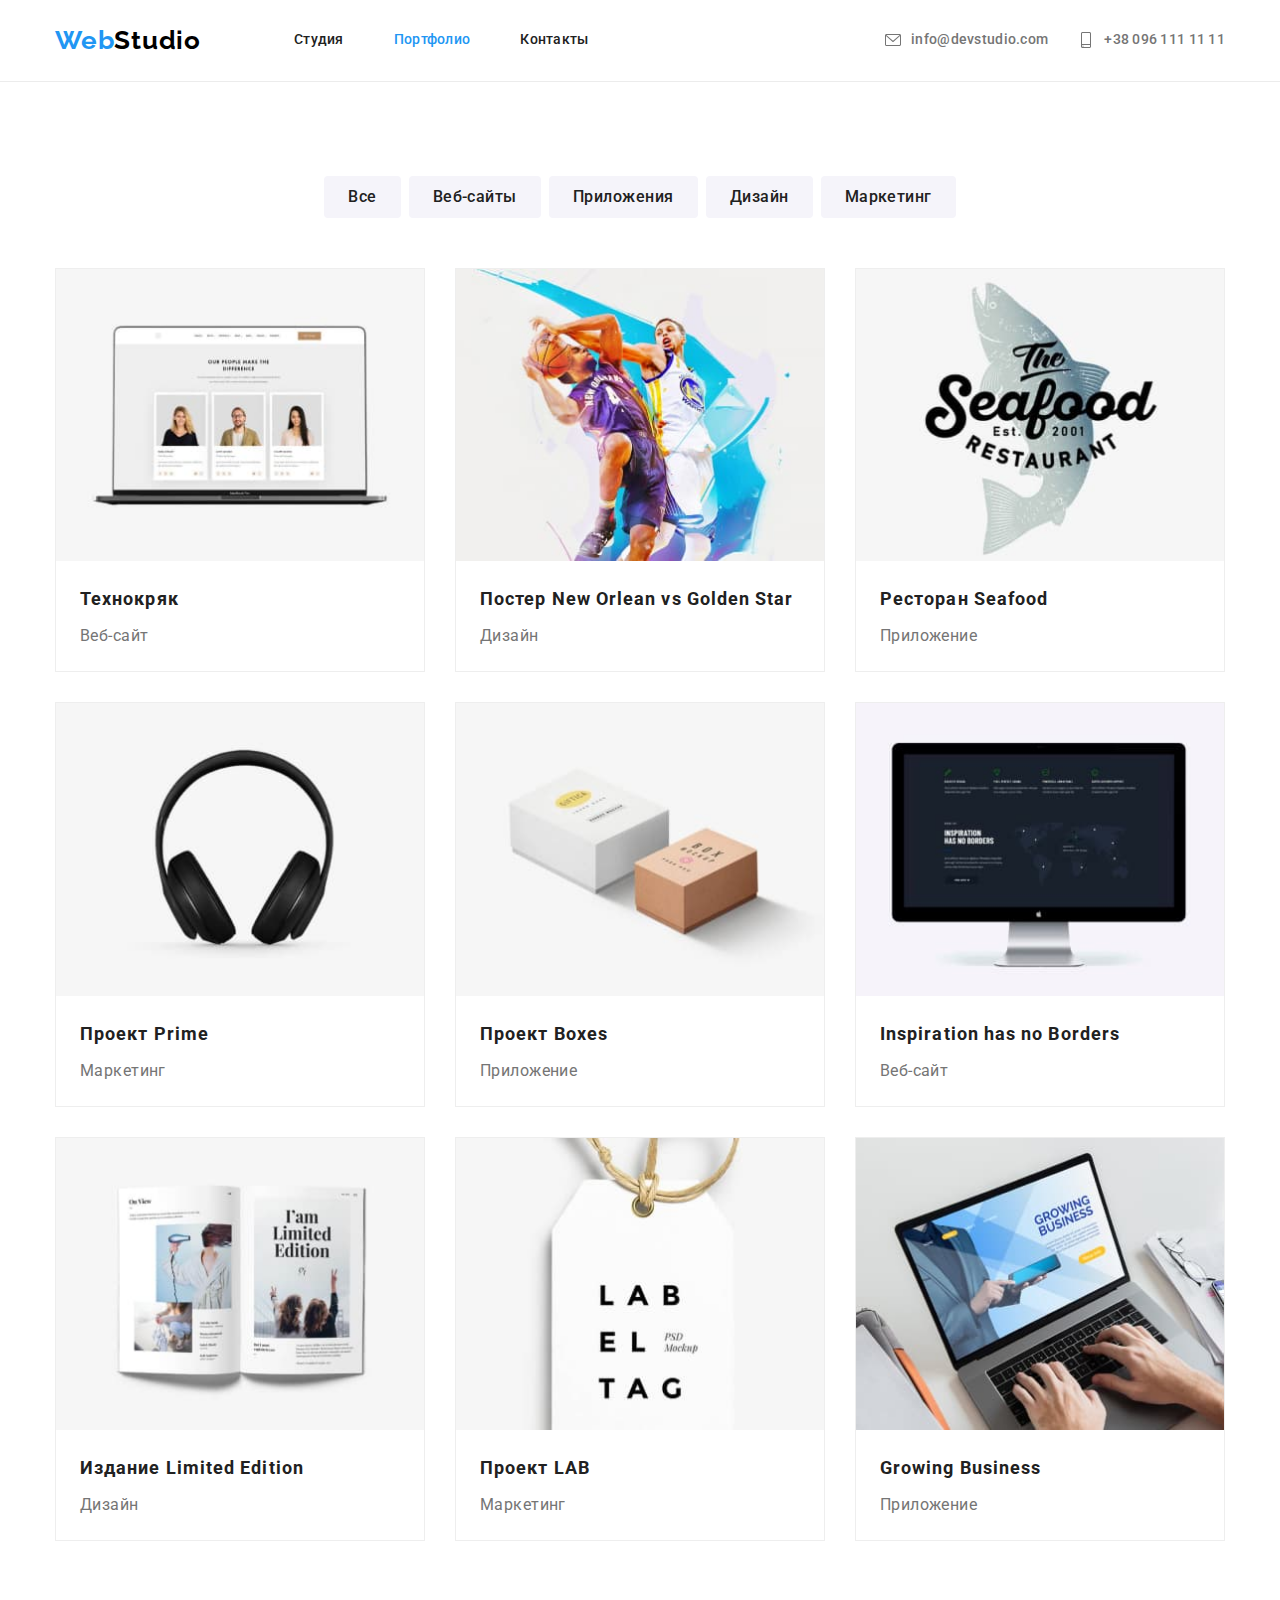
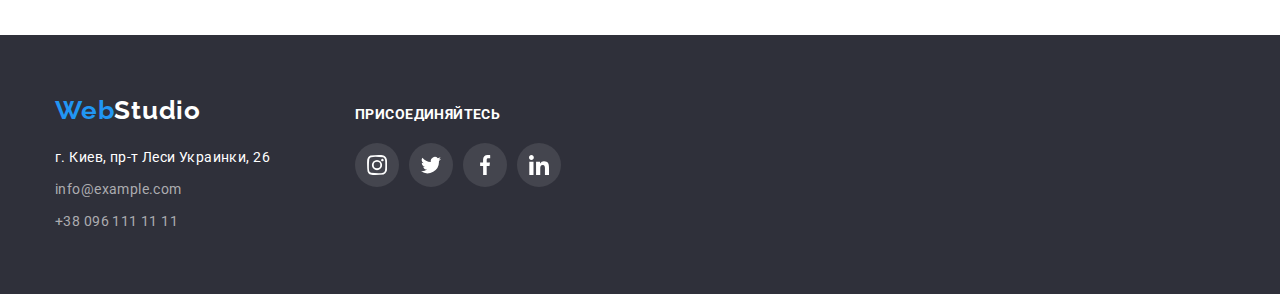
==== html/portfolio.html @ e08c8b40 "Copy hw 04" ====
<!DOCTYPE html>
<html lang="ru">
<head>
  <meta charset="UTF-8">
  <meta http-equiv="X-UA-Compatible" content="IE=edge">
  <meta name="viewport" content="width=device-width, initial-scale=1.0">
  <title>Создание сайтов любой сложности</title>
  <link rel="preconnect" href="https://fonts.gstatic.com">
  <link href="https://fonts.googleapis.com/css2?family=Raleway:wght@700&family=Roboto:wght@400;500;700;900&display=swap"
    rel="stylesheet">
  <link rel="stylesheet" href="https://cdnjs.cloudflare.com/ajax/libs/modern-normalize/0.2.0/modern-normalize.min.css">  
  <link rel="stylesheet" href="../css/styles.css">
</head>
<body>
  <header class="header">
    <div class="container content-box">
      <nav class="main-nav">
        <a class="logo link" href="../index.html"><span class="firstpart-logo">Web</span><span
            class="lastpart-logo">Studio</span></a>
        <ul class="list site-nav">
          <li class="item"><a class="link" href="../index.html">Студия</a></li>
          <li class="item"><a class="link current" href="./html/portfolio.html">Портфолио</a></li>
          <li class="item"><a class="link" href="">Контакты</a></li>
        </ul>
      </nav>
      <ul class="list auth-nav">
        <li class="item">
          <a class="link" href="mailto:info@devstudio.com">
            <svg class="icon">
              <use href="../images/sprite.svg#icon-envelope"></use>
            </svg>
            info@devstudio.com
          </a>
        </li>
        <li class="item">
          <a class="link" href="tel:+380961111111">
            <svg class="icon">
              <use href="../images/sprite.svg#icon-smartphone"></use>
            </svg>
            +38 096 111 11 11
          </a>
        </li>
      </ul>
    </div>
  </header>
  <main>
    <section class="section portfolio">
     <div class="container">
        <h1 class="page-title visually-hidden">Портфолио</h1>
        <ul class="list filter">
          <li class="item"><button class="button" type="button">Все</button></li>
          <li class="item"><button class="button" type="button">Веб-сайты</button></li>
          <li class="item"><button class="button" type="button">Приложения</button></li>
          <li class="item"><button class="button" type="button">Дизайн</button></li>
          <li class="item"><button class="button" type="button">Маркетинг</button></li>
        </ul>
        <ul class="list portfolio-list grid-list">
          <li class="portfolio-item grid-item">
            <a class="link" href="">
              <img class="portfolio-image" src="../images/portfolio/img1.jpg" width="370" height="294" alt="Пример веб-сайта">
              <div class="portfolio-discription">
                <h2 class="title ">Технокряк</h2>
                <p>Веб-сайт</p>
              </div>
            </a> 
          </li>
          <li class="portfolio-item grid-item">
            <a class="link" href="">
              <img class="portfolio-image" src="../images/portfolio/img2.jpg" width="370" height="294" alt="Пример дизайна">
              <div class="portfolio-discription">
                <h2 class="title ">Постер New Orlean vs Golden Star</h2>
                <p>Дизайн</p>
              </div>
            </a>
          </li>
          <li class="portfolio-item grid-item">
            <a class="link" href="">
              <img class="portfolio-image" src="../images/portfolio/img3.jpg" width="370" height="294" alt="Пример приожения">
              <div class="portfolio-discription">
                <h2 class="title ">Ресторан Seafood</h2>
                <p>Приложение</p>
              </div>
            </a>
          </li>
          <li class="portfolio-item grid-item">
            <a class="link" href="">
              <img class="portfolio-image" src="../images/portfolio/img4.jpg" width="370" height="294" alt="Пример маркетинга">
              <div class="portfolio-discription">
                <h2 class="title ">Проект Prime</h2>
                <p>Маркетинг</p>
              </div>
            </a>
          </li>
          <li class="portfolio-item grid-item">
            <a class="link" href="">
              <img class="portfolio-image" src="../images/portfolio/img5.jpg" width="370" height="294" alt="Пример приложения">
              <div class="portfolio-discription">
                <h2 class="title ">Проект Boxes</h2>
                <p>Приложение</p>
              </div>
            </a>
          </li>
          <li class="portfolio-item grid-item">
            <a class="link" href="">
              <img class="portfolio-image" src="../images/portfolio/img6.jpg" width="370" height="294" alt="Пример веб-сайта">
              <div class="portfolio-discription">
                <h2 class="title ">Inspiration has no Borders</h2>
                <p>Веб-сайт</p>
              </div>
            </a>
          </li>
          <li class="portfolio-item grid-item">
            <a class="link" href="">
              <img class="portfolio-image" src="../images/portfolio/img7.jpg" width="370" height="294" alt="Пример дизайна">
              <div class="portfolio-discription">
                <h2 class="title ">Издание Limited Edition</h2>
                <p>Дизайн</p>
              </div>
            </a>
          </li>
          <li class="portfolio-item grid-item">
            <a class="link" href="">
              <img class="portfolio-image" src="../images/portfolio/img8.jpg" width="370" height="294" alt="Пример маркетинга">
              <div class="portfolio-discription">
                <h2 class="title ">Проект LAB</h2>
                <p>Маркетинг</p>
              </div>
            </a>
          </li>
          <li class="portfolio-item grid-item">
            <a class="link" href="">
              <img class="portfolio-image" src="../images/portfolio/img9.jpg" width="370" height="294" alt="Пример приложения">
              <div class="portfolio-discription">
                <h2 class="title ">Growing Business</h2>
                <p>Приложение</p>
              </div>  
            </a>
          </li>
        </ul>
     </div>
    </section>
   
  </main>
  <footer class="footer dark-bg">
    <div class="container">
      <ul class="list flex-list">
        <li class="flex-item">
          <a href="../index.html" class="logo link"><span class="firstpart-logo">Web</span><span
              class="lastpart-logo">Studio</span></a>
          <address>
            <ul class="list address-list">
              <li class="address-item"><a class="link" href="https://goo.gl/maps/pzZy5znTT9oQ8gvY8">г. Киев, пр-т Леси
                  Украинки,
                  26</a></li>
              <li class="address-item"><a class="link" href="mailto:info@example.com">info@example.com</a></li>
              <li class="address-item"><a class="link" href="tel:+380991111111">+38 096 111 11 11</a></li>
            </ul>
          </address>
        </li>
        <li class="flex-item">
          <div class="socials">
            <p>Присоединяйтесь</p>
            <ul class="list social-icons">
              <li class="social-icon">
                <a href="" class="link social-link" target="_blank" rel="noopener noreferrer">
                  <svg class="icon">
                    <use href="../images/sprite.svg#icon-instagram"></use>
                  </svg>
                </a>
              </li>
              <li class="social-icon">
                <a href="" class="link social-link" target="_blank" rel="noopener noreferrer">
                  <svg class="icon">
                    <use href="../images/sprite.svg#icon-twitter"></use>
                  </svg>
                </a>
              </li>
              <li class="social-icon">
                <a href="" class="link social-link" target="_blank" rel="noopener noreferrer">
                  <svg class="icon">
                    <use href="../images/sprite.svg#icon-facebook"></use>
                  </svg>
                </a>
              </li>
              <li class="social-icon">
                <a href="" class="link social-link" target="_blank" rel="noopener noreferrer">
                  <svg class="icon">
                    <use href="../images/sprite.svg#icon-linkedin"></use>
                  </svg>
                </a>
              </li>
            </ul>
          </div>
        </li>
      </ul>
    </div>
  </footer>
</body>
</html>
---- css/styles.css ----
:root {
  --main-text-color: #757575;
  --main-bg-color: #e5e5e5;
  --accent-color: #2196f3;
  --lite-bg-color: #ffffff;
  --bg-color: #f5f4f4;
  --dark-bg-color: #2f303a;
  --title-color: #212121;
  --icon-color: #afb1b8;
}

body {
  font-family: 'Roboto', sans-serif;
  font-size: 14px;
  line-height: 1.71;
  letter-spacing: 0.03em;
  color: var(--main-text-color);
}

img {
  display: block;
  max-width: 100%;
  height: auto;
}

h1,
h2,
h3,
h4,
h5,
h6,
p {
  margin-top: 0;
  margin-bottom: 0;
}

address {
  font-style: normal;
}

.visually-hidden {
  position: absolute !important;
  clip: rect(1px 1px 1px 1px);
  clip: rect(1px, 1px, 1px, 1px);
  padding: 0 !important;
  border: 0 !important;
  height: 1px !important;
  width: 1px;
  overflow: hidden;
}

.container {
  width: 1200px;
  padding-left: 15px;
  padding-right: 15px;
  margin: 0 auto;
  /* outline: 1px solid tomato; */
}
.link {
  text-decoration: none;
  color: inherit;
}

.link:hover,
.link:focus,
.firstpart-logo {
  color: var(--accent-color);
}

.list {
  padding: 0;
  margin: 0;
  list-style: none;
}

.button {
  border-radius: 4px;
  border-color: transparent;
  padding: 10px 32px;
  font-weight: 700;
  font-size: 16px;
  line-height: 1.87;
  letter-spacing: 0.06em;
  color: var(--lite-bg-color);
  background-color: var(--accent-color);
  min-width: 73px;
}

.button:hover,
.button:focus {
  background-color: #188ce8;
  cursor: pointer;
}

.section {
  padding-top: 94px;
  padding-bottom: 94px;
}
.content-box {
  display: flex;
  align-items: center;
  justify-content: space-between;
}

.header {
  padding-top: 25px;
  padding-bottom: 25px;
  border-bottom: 1px solid #ececec;
  font-weight: 500;
  line-height: 1.14;
  letter-spacing: 0.02em;
}

.main-nav {
  display: flex;
  align-items: center;
}

.hero {
  max-width: 1600px;
  margin-left: auto;
  margin-right: auto;
  padding-top: 200px;
  padding-bottom: 200px;
  text-align: center;
  background-image: linear-gradient(
    to right,
    rgba(47, 48, 58, 0.4),
    rgba(47, 48, 58, 0.4)
  ),
     url("../images/ourteam.jpg");
  background-repeat: no-repeat;
  background-color: var(--dark-bg-color);
}

.hero .page-title {
  margin-right: auto;
  margin-left: auto;
  margin-bottom: 30px;
  width: 696px;
}
.page-title {
  /* font-family: "Roboto", sans-serif; */
  font-weight: 900;
  font-size: 44px;
  line-height: 1.36;
  letter-spacing: 0.06em;
  text-transform: uppercase;
  color: var(--lite-bg-color);
}

.title {
  color: var(--title-color);
}

.section-title {
  margin-bottom: 50px;
  font-size: 36px;
  line-height: 1.17;
  text-align: center;
}

.benefits .title,
.socials p {
  font-size: 14px;
  line-height: 1.14;
  text-transform: uppercase;
}

.flex-list,
.grid-list {
  display: flex;
  flex-wrap: wrap;
  margin-left: -30px;
  margin-top: -30px;
}

.flex-item,
.team-item {
  flex-basis: calc((100% - 30px * 4) / 4);
  margin-left: 30px;
  margin-top: 30px;
}

.benefits h3 {
  padding-bottom: 10px;
}

.benefits-item::before {
  display: block;
  content: "";
  height: 120px;
  margin-bottom: 30px;
  border-radius: 4px;
  background-size: 70px 70px;
  background-repeat: no-repeat;
  background-position: center;
  background-color: var(--bg-color);
}

.benefits-item.icon-antenna::before {
  background-image: url("../images/icons/antenna.svg");
}

.benefits-item.icon-clock::before {
  background-image: url("../images/icons/clock.svg");
}

.benefits-item.icon-diagram::before {
  background-image: url("../images/icons/diagram.svg");
}

.benefits-item.icon-astronaut::before {
  background-image: url("../images/icons/astronaut.svg");
}


.directions {
  padding-top: 0;
}

.grid-item {
  flex-basis: calc((100% - 30px * 3) / 3);
  margin-left: 30px;
  margin-top: 30px;
}

.team-item {
  padding-bottom: 30px;
  text-align: center;
  box-shadow: 0px 1px 3px rgba(0, 0, 0, 0.12), 0px 1px 1px rgba(0, 0, 0, 0.14), 0px 2px 1px rgba(0, 0, 0, 0.2);
  border-radius: 0px 0px 4px 4px;
}

.team-item img {
  margin-bottom: 30px;
}

.team h3,
.team p {
  font-size: 16px;
  line-height: 1.19;
}

.team h3 {
  margin-bottom: 10px;
  font-weight: 500;
}
.team p {
  font-weight: 400;
  margin-bottom: 16px;
}

.team .social-icons {
  justify-content: center;
}

.team .social-link {
  background-color: var(--lite-bg-color);
}

.team .icon {
  fill: var(--icon-color);
  
}

.logo {
  /* display: block; */
  font-family: 'Raleway', sans-serif;
  font-weight: 700;
  font-size: 26px;
  line-height: 1.19;
  letter-spacing: 0.03em;
}

.lastpart-logo {
  color: #000000;
}

.header .logo {
  margin-right: 93px;
}
.site-nav {
  display: flex;
  color: #212121;
}

.site-nav .current {
  color: var(--accent-color);
}

.site-nav .link,
.auth-nav .link {
  display: block;
  padding-top: 7px;
  padding-bottom: 7px;
}

.site-nav .item:not(:last-child) {
  margin-right: 50px;
}

.auth-nav {
  display: flex;
}

.auth-nav .item:not(:last-child) {
  margin-right: 30px;
}

.auth-nav .link {
  display: flex;
  align-items: center;
}

.auth-nav .icon {
  width: 16px;
  height: 16px;
  margin-right: 10px;
  fill: var(--main-text-color);
}

.auth-nav .link:hover .icon,
.auth-nav .link:focus .icon {
  fill: var(--accent-color);
}

.lite-bg {
  background-color: var(--lite-bg-color);
}

.main-bg {
  background-color: var(--main-bg-color);
}

.dark-bg {
  background-color: var(--dark-bg-color);
}

.team {
  background-color: var(--bg-color);
}

.clients-list {
  display: flex;
  flex-wrap: wrap;
  margin-left: -30px;
  margin-top: -30px;
}

.clients-item {
  flex-basis: calc((100% - 30px * 6) / 6);
  margin-left: 30px;
  margin-top: 30px;
}

.clients-item .clients-icon {
  fill: var(--icon-color);
}



.clients-link {
  display: flex;
  justify-content: center;
  align-items: center;
  height: 90px;
  border: 1px solid var(--icon-color);
  border-radius: 4px;
}

.clients-link:hover,
.clients-link:focus {
  border-color: var(--accent-color);
}

.clients-link:hover .clients-icon,
.clients-link:focus .clients-icon{
  fill: var(--accent-color);
}



.footer {
  padding-top: 60px;
  padding-bottom: 60px;
}

.footer .logo {
  display: inline-block;
  padding-bottom: 20px;
}

.footer .lastpart-logo,
.address-item:first-child {
  color: var(--lite-bg-color);
}

.address-item:not(:first-child) .link{
  color: #acacb0;
}

.address-list .link:hover,
.address-list .link:focus {
  color: var(--accent-color);
}

.address-list .address-item:not(:last-child) {
  margin-bottom: 8px;
}

.socials {
  padding-top: 12px;
  color: var(--lite-bg-color);
}

.socials p {
  margin-bottom: 20px;
  font-weight: 700;
}
.social-icons {
  display: flex;
}

.social-link {
  display: flex;
  justify-content: center;
  align-items: center;
  height: 44px;
  width: 44px;
  border-radius: 50%;
  background-color: #44454e;
}

.social-link:hover,
.social-link:focus {
  background-color: var(--accent-color);
}

.social-icon .icon {
  width: 20px;
  height: 20px;
  fill: var(--lite-bg-color);
}

.social-icon:not(:last-child) {
  margin-right: 10px;
}

.social-link:hover .icon,
.social-link:focus .icon{
  fill: var(--lite-bg-color);
}

.filter {
  display: flex;
  justify-content: center;
  margin-bottom: 50px;
}

.filter .item:not(:last-child) {
  margin-right: 8px;
}

.filter .button {
  padding: 6px 22px;
  
}

.filter .button {
  font-weight: 500;
  line-height: 1.63;
  letter-spacing: 0.03em;
  color: var(--title-color);
  background-color: #f5f4fa; */
}

.filter .button:hover,
.filter .button:focus {
  color: var(--lite-bg-color);
  background-color: var(--accent-color);
  cursor: pointer;
}

.portfolio-item {
  border: 1px solid #eeeeee;
}

.portfolio-item:hover {
  box-shadow: 0px 1px 1px rgba(0, 0, 0, 0.12), 0px 4px 4px rgba(0, 0, 0, 0.06), 1px 4px 6px rgba(0, 0, 0, 0.16);
}
.portfolio-item:hover .link {
  color: inherit;
}

.portfolio .title {
  /* margin-left: 24px; */
  margin-bottom: 4px;
  font-size: 18px;
  line-height: 2;
  letter-spacing: 0.06em;
}

.portfolio p {
  /* margin-left: 24px; */
  font-size: 16px;
  line-height: 1.88;

}

.portfolio-discription {
  padding-top: 20px;
  padding-left: 24px;
  padding-bottom: 20px;
}
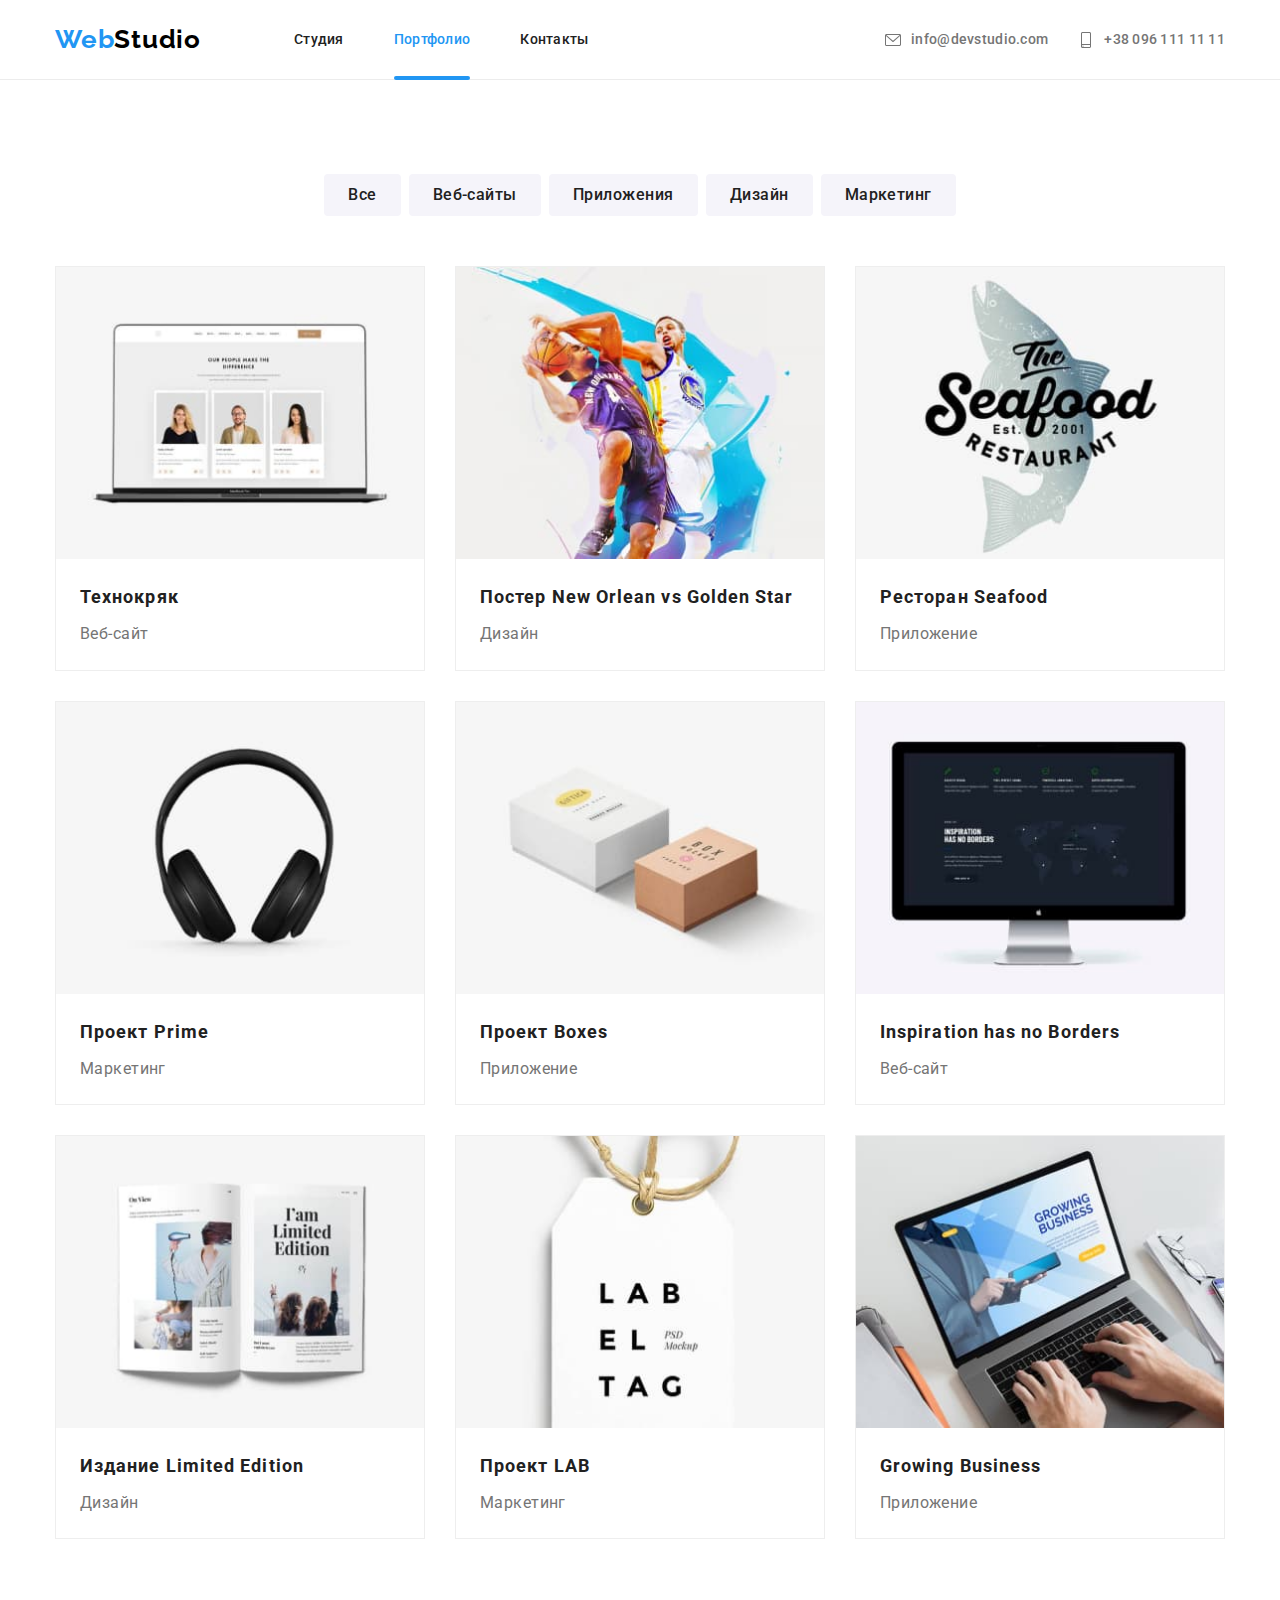
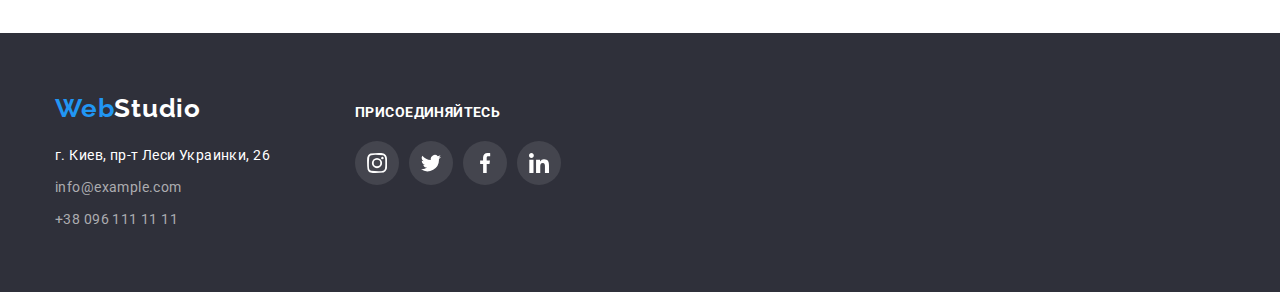
==== commit 76604518: "Add ::after in header" ====
--- a/html/portfolio.html
+++ b/html/portfolio.html
@@ -19,7 +19,7 @@
             class="lastpart-logo">Studio</span></a>
         <ul class="list site-nav">
           <li class="item"><a class="link" href="../index.html">Студия</a></li>
-          <li class="item"><a class="link current" href="./html/portfolio.html">Портфолио</a></li>
+          <li class="item"><a class="link current-link" href="./html/portfolio.html">Портфолио</a></li>
           <li class="item"><a class="link" href="">Контакты</a></li>
         </ul>
       </nav>
--- a/css/styles.css
+++ b/css/styles.css
@@ -103,8 +103,9 @@
 }
 
 .header {
-  padding-top: 25px;
-  padding-bottom: 25px;
+  /* position: relative; */
+  /* padding-top: 25px; */
+  /* padding-bottom: 25px; */
   border-bottom: 1px solid #ececec;
   font-weight: 500;
   line-height: 1.14;
@@ -285,15 +286,28 @@
   color: #212121;
 }
 
-.site-nav .current {
+.site-nav .current-link {
+  position: relative;
   color: var(--accent-color);
 }
 
 .site-nav .link,
 .auth-nav .link {
   display: block;
-  padding-top: 7px;
-  padding-bottom: 7px;
+  padding-top: 31.5px;
+  padding-bottom: 31.5px;
+}
+
+.site-nav .current-link::after {
+  position: absolute;
+  content: "";
+  bottom: -1px;
+  left: 0;
+  /* display: block; */
+  width: 100%;
+  height: 4px;
+  background-color: var(--accent-color);
+  border-radius: 2px;
 }
 
 .site-nav .item:not(:last-child) {
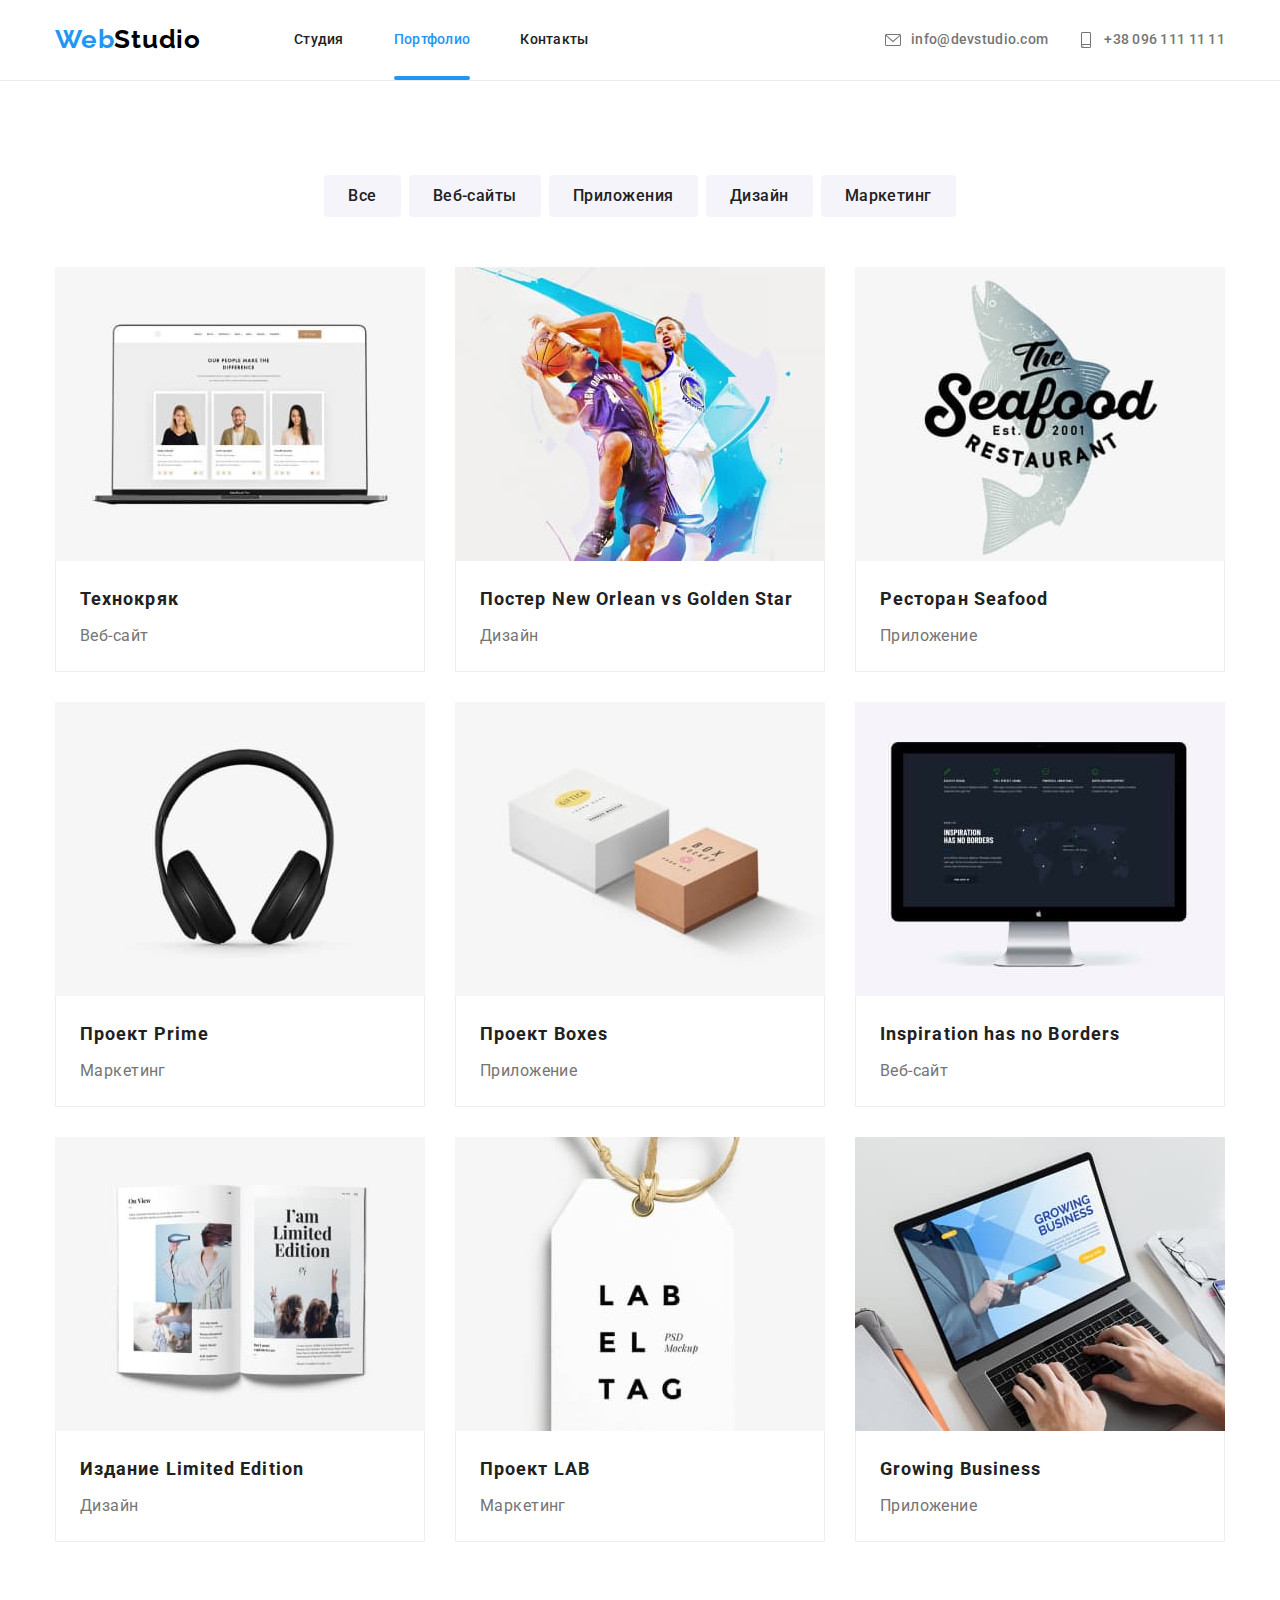
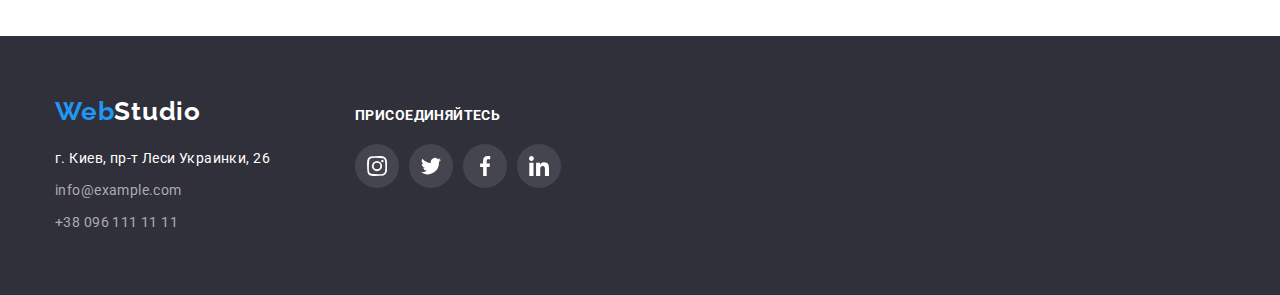
==== commit 065814c8: "add modal" ====
--- a/html/portfolio.html
+++ b/html/portfolio.html
@@ -55,88 +55,168 @@
           <li class="item"><button class="button" type="button">Маркетинг</button></li>
         </ul>
         <ul class="list portfolio-list grid-list">
-          <li class="portfolio-item grid-item">
-            <a class="link" href="">
-              <img class="portfolio-image" src="../images/portfolio/img1.jpg" width="370" height="294" alt="Пример веб-сайта">
-              <div class="portfolio-discription">
-                <h2 class="title ">Технокряк</h2>
-                <p>Веб-сайт</p>
+          <li class="grid-item">
+            <a class="link portfolio-link" href="">
+              <div class="portfolio-item">
+                <div class="portfolio-image">
+                  <img src="../images/portfolio/img1.jpg" width="370" height="294" alt="Пример веб-сайта">
+                  <div class="portfolio-overlay">
+                    <p>Технокряк это современная площадка распространения коронавируса. Компании используют эту платформу для цифрового
+                            шпионажа и атак на защищённые сервера конкурентов.</p>
+                  </div>
+                </div>
+                <div class="portfolio-discription">
+                  <h2 class="title ">Технокряк</h2>
+                  <p class="portfolio-label">Веб-сайт</p>
+                </div>
               </div>
             </a> 
           </li>
-          <li class="portfolio-item grid-item">
-            <a class="link" href="">
-              <img class="portfolio-image" src="../images/portfolio/img2.jpg" width="370" height="294" alt="Пример дизайна">
-              <div class="portfolio-discription">
-                <h2 class="title ">Постер New Orlean vs Golden Star</h2>
-                <p>Дизайн</p>
-              </div>
-            </a>
-          </li>
-          <li class="portfolio-item grid-item">
-            <a class="link" href="">
-              <img class="portfolio-image" src="../images/portfolio/img3.jpg" width="370" height="294" alt="Пример приожения">
-              <div class="portfolio-discription">
-                <h2 class="title ">Ресторан Seafood</h2>
-                <p>Приложение</p>
-              </div>
-            </a>
-          </li>
-          <li class="portfolio-item grid-item">
-            <a class="link" href="">
-              <img class="portfolio-image" src="../images/portfolio/img4.jpg" width="370" height="294" alt="Пример маркетинга">
-              <div class="portfolio-discription">
-                <h2 class="title ">Проект Prime</h2>
-                <p>Маркетинг</p>
-              </div>
-            </a>
-          </li>
-          <li class="portfolio-item grid-item">
-            <a class="link" href="">
-              <img class="portfolio-image" src="../images/portfolio/img5.jpg" width="370" height="294" alt="Пример приложения">
-              <div class="portfolio-discription">
-                <h2 class="title ">Проект Boxes</h2>
-                <p>Приложение</p>
-              </div>
-            </a>
-          </li>
-          <li class="portfolio-item grid-item">
-            <a class="link" href="">
-              <img class="portfolio-image" src="../images/portfolio/img6.jpg" width="370" height="294" alt="Пример веб-сайта">
-              <div class="portfolio-discription">
-                <h2 class="title ">Inspiration has no Borders</h2>
-                <p>Веб-сайт</p>
-              </div>
-            </a>
-          </li>
-          <li class="portfolio-item grid-item">
-            <a class="link" href="">
-              <img class="portfolio-image" src="../images/portfolio/img7.jpg" width="370" height="294" alt="Пример дизайна">
-              <div class="portfolio-discription">
-                <h2 class="title ">Издание Limited Edition</h2>
-                <p>Дизайн</p>
-              </div>
-            </a>
-          </li>
-          <li class="portfolio-item grid-item">
-            <a class="link" href="">
-              <img class="portfolio-image" src="../images/portfolio/img8.jpg" width="370" height="294" alt="Пример маркетинга">
-              <div class="portfolio-discription">
-                <h2 class="title ">Проект LAB</h2>
-                <p>Маркетинг</p>
-              </div>
-            </a>
-          </li>
-          <li class="portfolio-item grid-item">
-            <a class="link" href="">
-              <img class="portfolio-image" src="../images/portfolio/img9.jpg" width="370" height="294" alt="Пример приложения">
-              <div class="portfolio-discription">
-                <h2 class="title ">Growing Business</h2>
-                <p>Приложение</p>
-              </div>  
+          <li class="grid-item">
+            <a class="link portfolio-link" href="">
+              <div class="portfolio-item">
+                <div class="portfolio-image">
+                  <img src="../images/portfolio/img2.jpg" width="370" height="294" alt="Пример дизайна">
+                  <div class="portfolio-overlay">
+                    <p>Технокряк это современная площадка распространения коронавируса. Компании используют эту платформу для цифрового
+                      шпионажа и атак на защищённые сервера конкурентов.</p>
+                  </div>
+                </div>
+                  <div class="portfolio-discription">
+                    <h2 class="title ">Постер New Orlean vs Golden Star</h2>
+                    <p class="portfolio-label">Дизайн</p>
+                  </div>
+              </div>
+            </a>
+          </li>
+          <li class="grid-item">
+            <a class="link portfolio-link" href="">
+              <div class="portfolio-item">
+                <div class="portfolio-image">
+                  <img src="../images/portfolio/img3.jpg" width="370" height="294" alt="Пример дизайна">
+                  <div class="portfolio-overlay">
+                    <p>Технокряк это современная площадка распространения коронавируса. Компании используют эту платформу для
+                      цифрового
+                      шпионажа и атак на защищённые сервера конкурентов.</p>
+                  </div>
+                </div>
+                <div class="portfolio-discription">
+                  <h2 class="title ">Ресторан Seafood</h2>
+                  <p class="portfolio-label">Приложение</p>
+                </div>
+              </div>
+            </a>
+          </li>
+          <li class="grid-item">
+            <a class="link portfolio-link" href="">
+              <div class="portfolio-item">
+                <div class="portfolio-image">
+                  <img src="../images/portfolio/img4.jpg" width="370" height="294" alt="Пример дизайна">
+                  <div class="portfolio-overlay">
+                    <p>Технокряк это современная площадка распространения коронавируса. Компании используют эту платформу для
+                      цифрового
+                      шпионажа и атак на защищённые сервера конкурентов.</p>
+                  </div>
+                </div>
+                <div class="portfolio-discription">
+                  <h2 class="title ">Проект Prime</h2>
+                  <p class="portfolio-label">Маркетинг</p>
+                </div>
+              </div>
+            </a>
+          </li>
+          <li class="grid-item">
+            <a class="link portfolio-link" href="">
+              <div class="portfolio-item">
+                <div class="portfolio-image">
+                  <img src="../images/portfolio/img5.jpg" width="370" height="294" alt="Пример дизайна">
+                  <div class="portfolio-overlay">
+                    <p>Технокряк это современная площадка распространения коронавируса. Компании используют эту платформу для
+                      цифрового
+                      шпионажа и атак на защищённые сервера конкурентов.</p>
+                  </div>
+                </div>
+                <div class="portfolio-discription">
+                  <h2 class="title ">Проект Boxes</h2>
+                  <p class="portfolio-label">Приложение</p>
+                </div>
+              </div>
+            </a>
+          </li>
+          <li class="grid-item">
+            <a class="link portfolio-link" href="">
+              <div class="portfolio-item">
+                <div class="portfolio-image">
+                  <img src="../images/portfolio/img6.jpg" width="370" height="294" alt="Пример дизайна">
+                  <div class="portfolio-overlay">
+                    <p>Технокряк это современная площадка распространения коронавируса. Компании используют эту платформу для
+                      цифрового
+                      шпионажа и атак на защищённые сервера конкурентов.</p>
+                  </div>
+                </div>
+                <div class="portfolio-discription">
+                  <h2 class="title ">Inspiration has no Borders</h2>
+                  <p class="portfolio-label">Веб-сайт</p>
+                </div>
+              </div>
+            </a>
+          </li>
+          <li class="grid-item">
+            <a class="link portfolio-link" href="">
+              <div class="portfolio-item">
+                <div class="portfolio-image">
+                  <img src="../images/portfolio/img7.jpg" width="370" height="294" alt="Пример дизайна">
+                  <div class="portfolio-overlay">
+                    <p>Технокряк это современная площадка распространения коронавируса. Компании используют эту платформу для
+                      цифрового
+                      шпионажа и атак на защищённые сервера конкурентов.</p>
+                  </div>
+                </div>
+                <div class="portfolio-discription">
+                  <h2 class="title ">Издание Limited Edition</h2>
+                  <p class="portfolio-label">Дизайн</p>
+                </div>
+              </div>
+            </a>
+          </li>
+          <li class="grid-item">
+            <a class="link portfolio-link" href="">
+              <div class="portfolio-item">
+                <div class="portfolio-image">
+                  <img src="../images/portfolio/img8.jpg" width="370" height="294" alt="Пример дизайна">
+                  <div class="portfolio-overlay">
+                    <p>Технокряк это современная площадка распространения коронавируса. Компании используют эту платформу для
+                      цифрового
+                      шпионажа и атак на защищённые сервера конкурентов.</p>
+                  </div>
+                </div>
+                <div class="portfolio-discription">
+                  <h2 class="title ">Проект LAB</h2>
+                  <p class="portfolio-label">Маркетинг</p>
+                </div>
+              </div>
+            </a>
+          </li>
+          <li class="grid-item">
+            <a class="link portfolio-link" href="">
+              <div class="portfolio-item">
+                <div class="portfolio-image">
+                  <img src="../images/portfolio/img9.jpg" width="370" height="294" alt="Пример дизайна">
+                  <div class="portfolio-overlay">
+                    <p>Технокряк это современная площадка распространения коронавируса. Компании используют эту платформу для
+                      цифрового
+                      шпионажа и атак на защищённые сервера конкурентов.</p>
+                  </div>
+                </div>
+                <div class="portfolio-discription">
+                  <h2 class="title ">Growing Business</h2>
+                  <p class="portfolio-label">Приложение</p>
+                </div>
+              </div>
             </a>
           </li>
         </ul>
+    
      </div>
     </section>
    
--- a/css/styles.css
+++ b/css/styles.css
@@ -59,6 +59,7 @@
 .link {
   text-decoration: none;
   color: inherit;
+  transition: color 5000ms cubic-bezier(0.4, 0, 0.2, 1);
 }
 
 .link:hover,
@@ -220,6 +221,29 @@
   padding-top: 0;
 }
 
+.direction-thumb {
+  position: relative;
+}
+.direction-lable {
+  position: absolute;
+  left: 0;
+  bottom: 0;
+  width: 370px;
+  height: 70px;
+  background-color: rgba(47, 48, 58, 0.8);
+  text-align: center;
+  font-weight: bold;
+  line-height: 16px;
+  text-align: center;
+  text-transform: uppercase;
+  color: var(--lite-bg-color);
+}
+
+.direction-lable p {
+  padding-top: 27px;
+  padding-bottom: 27px;
+}
+
 .grid-item {
   flex-basis: calc((100% - 30px * 3) / 3);
   margin-left: 30px;
@@ -262,7 +286,7 @@
 
 .team .icon {
   fill: var(--icon-color);
-  
+  transition: fill 5000ms cubic-bezier(0.4, 0, 0.2, 1);
 }
 
 .logo {
@@ -280,6 +304,8 @@
 
 .header .logo {
   margin-right: 93px;
+  padding-top: 24.3px;
+  padding-bottom: 24.3px;
 }
 .site-nav {
   display: flex;
@@ -332,6 +358,7 @@
   height: 16px;
   margin-right: 10px;
   fill: var(--main-text-color);
+  transition: fill 5000ms cubic-bezier(0.4, 0, 0.2, 1);
 }
 
 .auth-nav .link:hover .icon,
@@ -370,6 +397,7 @@
 
 .clients-item .clients-icon {
   fill: var(--icon-color);
+  transition: fill 5000ms cubic-bezier(0.4, 0, 0.2, 1);
 }
 
 
@@ -381,6 +409,7 @@
   height: 90px;
   border: 1px solid var(--icon-color);
   border-radius: 4px;
+  transition: border-color 5000ms cubic-bezier(0.4, 0, 0.2, 1);
 }
 
 .clients-link:hover,
@@ -444,6 +473,7 @@
   width: 44px;
   border-radius: 50%;
   background-color: #44454e;
+  /* transform: background-color 5000ms cubic-bezier(0.4, 0, 0.2, 1); */
 }
 
 .social-link:hover,
@@ -454,7 +484,8 @@
 .social-icon .icon {
   width: 20px;
   height: 20px;
-  fill: var(--lite-bg-color);
+  
+  
 }
 
 .social-icon:not(:last-child) {
@@ -464,6 +495,61 @@
 .social-link:hover .icon,
 .social-link:focus .icon{
   fill: var(--lite-bg-color);
+}
+
+.footer .icon {
+  fill: var(--lite-bg-color);
+}
+
+
+
+
+.backdrop {
+  position: fixed;
+  top: 0;
+  left: 0;
+  width: 100%;
+  height: 100%;
+  background-color:rgba(0, 0, 0, 0.2);
+}
+
+.is-hidden {
+  /* visibility: hidden; */
+  opacity: 0;
+  pointer-events: none;
+}
+
+.modal {
+  position: absolute;
+  top: 50%;
+  left: 50%;
+  transform: translate(-50%, -50%);
+  background: var(--lite-bg-color);
+  width: 528px;
+  height: 581px;
+  box-shadow: 0px 1px 3px rgba(0, 0, 0, 0.12), 0px 1px 1px rgba(0, 0, 0, 0.14), 0px 2px 1px rgba(0, 0, 0, 0.2);
+  border-radius: 4px;
+}
+
+.modal .button-close {
+  position: absolute;
+  top: 8px;
+  right: 8px;
+  width: 30px;
+  height: 30px;
+  display: flex;
+  justify-content: center;
+  align-items: center;
+  background: var(--lite-bg-color);
+  border: 1px solid rgba(0, 0, 0, 0.1);
+  border-radius: 50%;
+  
+}
+
+.modal .button-close .icon {
+  width: 11px;
+  height: 11px;
+  fill: black;
 }
 
 .filter {
@@ -486,7 +572,9 @@
   line-height: 1.63;
   letter-spacing: 0.03em;
   color: var(--title-color);
-  background-color: #f5f4fa; */
+  background-color: #f5f4fa;
+  transition: color 5000ms cubic-bezier(0.4, 0, 0.2, 1), 
+  background-color 5000ms cubic-bezier(0.4, 0, 0.2, 1);
 }
 
 .filter .button:hover,
@@ -494,18 +582,55 @@
   color: var(--lite-bg-color);
   background-color: var(--accent-color);
   cursor: pointer;
-}
-
-.portfolio-item {
-  border: 1px solid #eeeeee;
-}
-
-.portfolio-item:hover {
+  box-shadow: 0px 3px 1px rgba(0, 0, 0, 0.1), 0px 1px 2px rgba(0, 0, 0, 0.08), 0px 2px 2px rgba(0, 0, 0, 0.12);
+}
+
+.portfolio-discription {
+  border-left: 1px solid #eeeeee;
+  border-right: 1px solid #eeeeee;
+  border-bottom: 1px solid #eeeeee;
+}
+
+.portfolio-link:hover .portfolio-item,
+.portfolio-link:focus .portfolio-item {
   box-shadow: 0px 1px 1px rgba(0, 0, 0, 0.12), 0px 4px 4px rgba(0, 0, 0, 0.06), 1px 4px 6px rgba(0, 0, 0, 0.16);
 }
-.portfolio-item:hover .link {
+
+.portfolio-link:hover,
+.portfolio-link:focus {
   color: inherit;
 }
+
+.portfolio-link:hover .portfolio-overlay ,
+.portfolio-link:focus .portfolio-overlay{
+  transform: translateY(-100%);
+}
+
+
+
+.portfolio-image {
+  position: relative;
+  overflow: hidden;
+}
+
+.portfolio-overlay {
+   position: absolute;
+  /* left: 0;
+  bottom: -100%; */
+  width: 100%;
+  height: 100%;
+  transform: translateY(0);
+  background-color: rgba(33, 150, 243, 0.9);
+  transition: transform 5000ms cubic-bezier(0.4, 0, 0.2, 1);
+  color: var(--lite-bg-color);
+  font-size: 18px;
+  line-height: 1.56;
+  padding: 63px 24px;
+}
+
+
+
+
 
 .portfolio .title {
   /* margin-left: 24px; */
@@ -515,7 +640,7 @@
   letter-spacing: 0.06em;
 }
 
-.portfolio p {
+.portfolio-label {
   /* margin-left: 24px; */
   font-size: 16px;
   line-height: 1.88;
